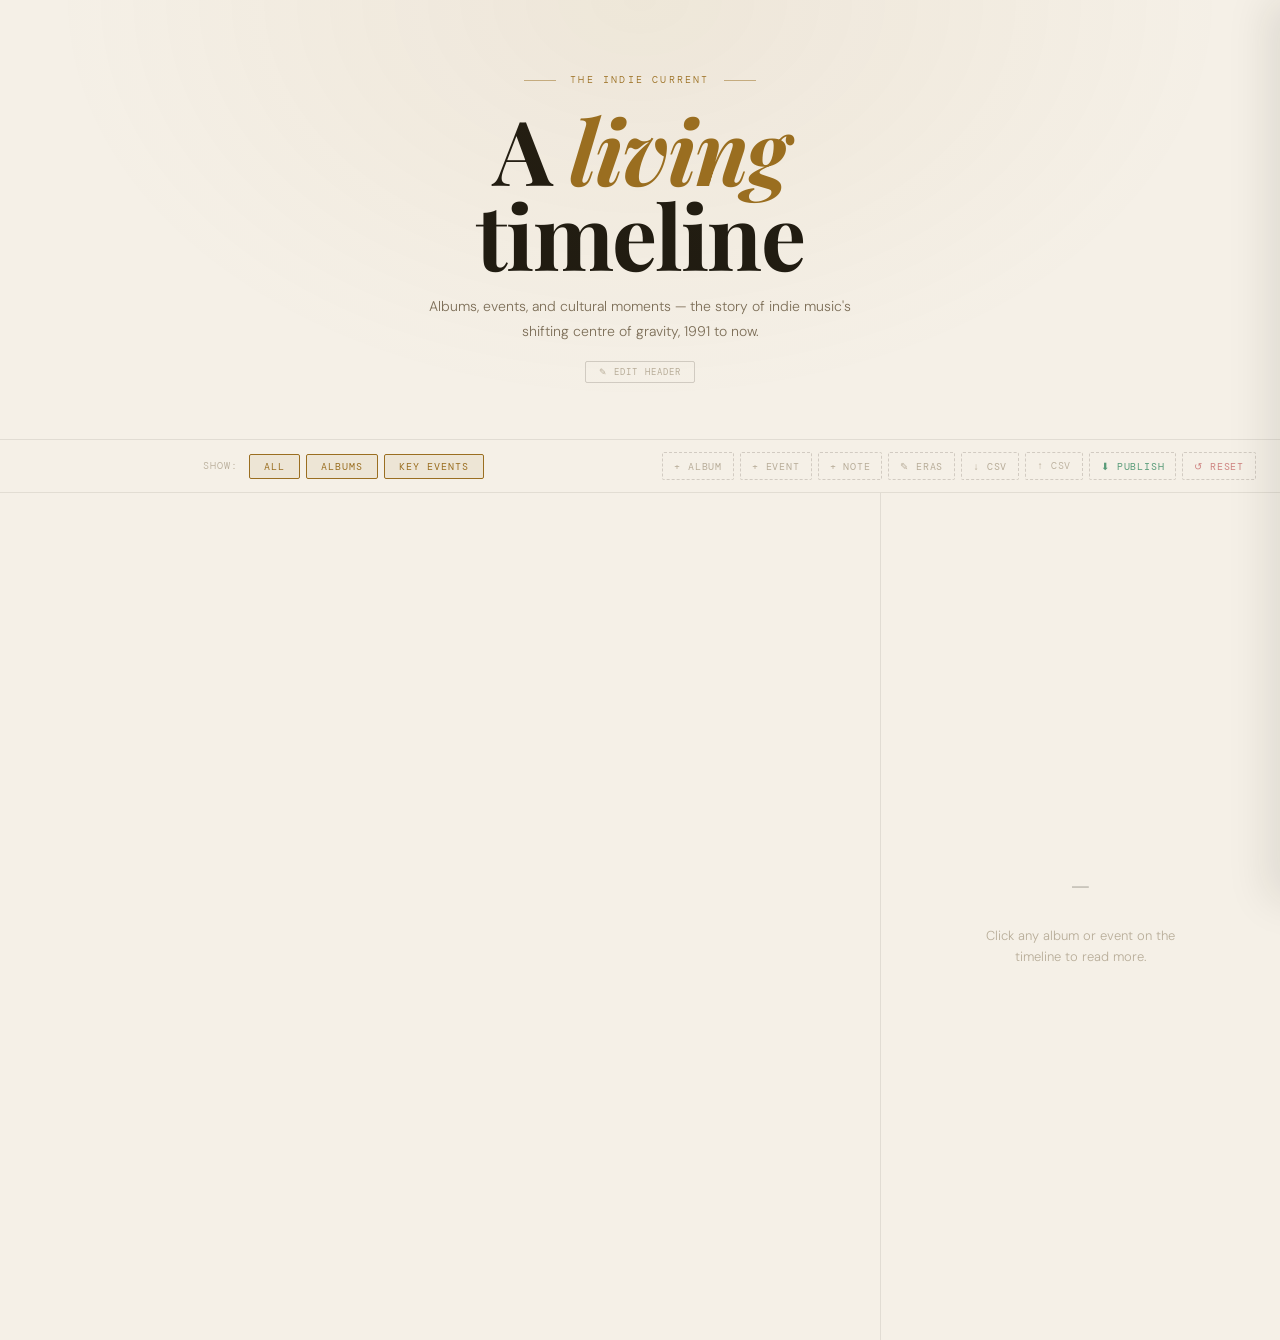
==== index_edit.html @ 37a7e828 "updated" ====
<!DOCTYPE html>
<html lang="en">
<head>
<meta charset="UTF-8">
<meta name="viewport" content="width=device-width, initial-scale=1.0">
<title>The Indie Current — Timeline</title>
<link rel="preconnect" href="https://fonts.googleapis.com">
<link rel="preconnect" href="https://fonts.gstatic.com" crossorigin>
<link href="https://fonts.googleapis.com/css2?family=Playfair+Display:ital,wght@0,400;0,700;1,400;1,700&family=Bebas+Neue&family=DM+Mono:wght@300;400&family=DM+Sans:opsz,wght@9..40,300;9..40,400;9..40,500&display=swap" rel="stylesheet">
<link rel="stylesheet" href="style.css">
</head>
<body>

<div id="era-tint-layer"></div>

<header class="site-header">
  <div class="header-kicker">The Indie Current</div>
  <h1>A <em>living</em><br>timeline</h1>
  <p class="header-sub">Albums, events, and cultural moments — the story of indie music's shifting centre of gravity, 1991 to now.</p>
  <div><button class="header-edit-btn edit-only" id="header-edit-btn" onclick="toggleHeaderEdit()">✎ Edit header</button></div>
</header>

<div class="filter-bar">
  <div class="filter-center">
    <span class="filter-label">Show:</span>
    <button class="filter-btn on" data-filter="all">All</button>
    <button class="filter-btn on" data-filter="album">Albums</button>
    <button class="filter-btn on" data-filter="event">Key events</button>
  </div>
  <div class="filter-right edit-only">
    <button class="filter-add-btn" onclick="addEntry('album')">+ Album</button>
    <button class="filter-add-btn" onclick="addEntry('event')">+ Event</button>
    <button class="filter-add-btn" onclick="addEntry('note')">+ Note</button>
    <button class="filter-add-btn" onclick="openEraListEdit()" title="Edit eras">✎ Eras</button>
    <button class="filter-add-btn" onclick="exportCSV()" title="Export all entries as CSV">↓ CSV</button>
    <label class="filter-add-btn" title="Import entries from CSV" style="cursor:pointer">↑ CSV<input type="file" accept=".csv" style="display:none" onchange="importCSV(this)"></label>
    <button class="filter-add-btn" onclick="publishSnapshot()" title="Download a self-contained HTML snapshot with current data baked in" style="color:rgba(60,140,100,0.85)">⬇ Publish</button>
    <button class="filter-add-btn" onclick="resetToDefaults()" title="Reset to built-in defaults" style="color:rgba(180,60,60,0.6)">↺ Reset</button>
  </div>
</div>

<div class="main-wrap">
  <div class="timeline-col" id="timeline-col"></div>
  <aside class="detail-col" id="detail-col">
    <div class="detail-empty" id="detail-empty">
      <div class="detail-empty-icon">—</div>
      <p>Click any album or event on the timeline to read more.</p>
    </div>
    <div class="detail-panel" id="detail-panel"></div>
  </aside>
</div>

<!-- Mini player -->
<div id="mini-player">
  <div id="mini-player-bar">
    <span style="font-size:12px;color:#1db954;flex-shrink:0">♪</span>
    <div id="mini-player-title"></div>
    <button id="mini-player-close" onclick="closeMiniPlayer()" title="Close">✕</button>
  </div>
  <iframe id="mini-player-iframe" src="" height="80"
    allow="autoplay; clipboard-write; encrypted-media; fullscreen; picture-in-picture"
    style="width:100%;display:block;border:none"></iframe>
  <audio id="mini-player-audio" controls
    style="width:100%;display:none;background:#121212;height:44px;outline:none"></audio>
</div>

<!-- Edit overlay + panel -->
<div id="edit-overlay" class="edit-overlay"></div>
<div id="edit-panel" class="edit-panel">
  <div class="ep-header">
    <div class="ep-title">Edit <span id="ep-type-label">Album</span></div>
    <button class="ep-close" id="ep-close">✕</button>
  </div>
  <div class="ep-body-scroll" id="ep-body-scroll"></div>
  <div class="ep-footer">
    <button class="ep-btn ep-btn-danger" id="ep-delete-btn">Delete</button>
    <div class="ep-spacer"></div>
    <button class="ep-btn ep-btn-secondary" id="ep-cancel-btn">Cancel</button>
    <button class="ep-btn ep-btn-primary" id="ep-save-btn">Save</button>
  </div>
</div>

<script src="data.js"></script>
<script src="timeline.js"></script>
</body>
</html>
---- style.css ----
:root {
  --bg: #f5f0e7;
  --bg2: #ede7da;
  --bg3: #e3dccf;
  --surface: #d5cec0;
  --border: rgba(40,28,12,0.09);
  --border2: rgba(40,28,12,0.17);
  --text: #1e1a11;
  --text2: #7c6e58;
  --text3: #b8ad99;
  --accent: #9a6e20;
  --spine: rgba(40,28,12,0.16);
}
*, *::before, *::after { box-sizing: border-box; margin: 0; padding: 0; }
html { scroll-behavior: smooth; }
body {
  background: var(--bg);
  color: var(--text);
  font-family: 'DM Sans', sans-serif;
  font-weight: 300;
  line-height: 1.6;
  min-height: 100vh;
}

/* ── ERA TINT LAYER ── */
#era-tint-layer {
  position: fixed; inset: 0;
  pointer-events: none; z-index: 0;
  transition: background 0.9s ease;
}

/* ── HEADER ── */
.site-header {
  padding: 72px 0 56px;
  text-align: center;
  border-bottom: 1px solid var(--border);
  position: relative;
  overflow: hidden;
  z-index: 1;
}
.site-header::before {
  content: '';
  position: absolute; inset: 0;
  background: radial-gradient(ellipse at 50% 0%, rgba(154,110,32,0.07) 0%, transparent 65%);
  pointer-events: none;
}
.header-kicker {
  font-family: 'DM Mono', monospace;
  font-size: 10px; letter-spacing: .22em; text-transform: uppercase;
  color: var(--accent); margin-bottom: 18px;
  display: flex; align-items: center; justify-content: center; gap: 14px;
}
.header-kicker::before, .header-kicker::after {
  content: ''; display: block;
  width: 32px; height: 1px; background: var(--accent); opacity: .5;
}
.site-header h1 {
  font-family: 'Playfair Display', serif;
  font-size: clamp(42px, 7vw, 92px);
  font-weight: 700; line-height: .95;
  color: var(--text); letter-spacing: -.02em;
  margin-bottom: 8px;
}
.site-header h1 em { font-style: italic; color: var(--accent); }
.header-sub {
  font-size: 14px; color: var(--text2); margin-top: 18px;
  max-width: 440px; margin-left: auto; margin-right: auto;
  line-height: 1.75;
}
.header-meta {
  display: flex; align-items: center; justify-content: center; gap: 24px;
  margin-top: 32px;
}
.header-meta span {
  font-family: 'DM Mono', monospace; font-size: 10px;
  letter-spacing: .12em; text-transform: uppercase; color: var(--text3);
}
.header-meta .sep { width: 3px; height: 3px; border-radius: 50%; background: var(--text3); }

/* ── FILTER BAR ── */
.filter-bar {
  display: flex; align-items: center;
  padding: 12px 24px;
  border-bottom: 1px solid var(--border);
  position: sticky; top: 0; z-index: 50;
  background: rgba(245,240,231,0.95);
  backdrop-filter: blur(12px);
  transition: border-color 0.6s ease;
  position: sticky; top: 0; z-index: 50;
}
.filter-center { display: flex; align-items: center; gap: 6px; flex-wrap: wrap; flex: 1; justify-content: center; }
.filter-right { display: flex; gap: 6px; flex-shrink: 0; }
.filter-btn {
  font-family: 'DM Mono', monospace; font-size: 10px;
  letter-spacing: .1em; text-transform: uppercase;
  padding: 5px 14px; border-radius: 2px;
  border: 1px solid var(--border2); background: none;
  color: var(--text3); cursor: pointer; transition: all .15s;
}
.filter-btn:hover { color: var(--text2); border-color: var(--text2); }
.filter-btn.on { border-color: var(--accent); color: var(--accent); background: var(--accent-tint, rgba(154,110,32,0.09)); }
.filter-label {
  font-family: 'DM Mono', monospace; font-size: 10px;
  letter-spacing: .12em; text-transform: uppercase;
  color: var(--text3); margin-right: 4px;
}
.filter-add-btn {
  font-family: 'DM Mono', monospace; font-size: 10px;
  letter-spacing: .08em; text-transform: uppercase;
  padding: 5px 11px; border-radius: 2px;
  border: 1px dashed var(--border2); background: none;
  color: var(--text3); cursor: pointer; transition: all .15s;
}
.filter-add-btn:hover { border-color: var(--accent); color: var(--accent); }

/* ── MAIN LAYOUT ── */
.main-wrap {
  display: grid;
  grid-template-columns: 1fr 400px;
  min-height: calc(100vh - 200px);
  max-width: 1280px;
  margin: 0 auto;
  position: relative; z-index: 1;
}

/* ── TIMELINE COLUMN ── */
.timeline-col {
  padding: 0 0 120px;
  position: relative;
}

/* ── ERA SECTION ── */
.era-section { position: relative; }

/* Era band */
.era-band {
  position: sticky; top: 53px; z-index: 40;
  padding: 9px 56px;
  display: flex; align-items: center; gap: 14px;
  border-bottom: 1px solid var(--border);
  border-top: 1px solid var(--border);
  transition: background .3s;
  cursor: pointer;
  background: var(--bg); /* solid fallback — overridden by inline color-mix below */
}
.era-band:hover { filter: brightness(0.97); }
.era-band-dot { width: 8px; height: 8px; border-radius: 50%; flex-shrink: 0; }
.era-band-label { font-family: 'Bebas Neue', sans-serif; font-size: 16px; letter-spacing: .08em; }
.era-band-years { font-family: 'DM Mono', monospace; font-size: 10px; color: var(--text3); letter-spacing: .06em; }
.era-band-desc { font-size: 12px; color: var(--text2); margin-left: auto; max-width: 320px; text-align: right; line-height: 1.5; }
.era-edit-btn {
  width: 22px; height: 22px; border-radius: 2px;
  border: 1px solid var(--border2); background: none;
  color: var(--text3); font-size: 11px; cursor: pointer;
  display: none; align-items: center; justify-content: center;
  transition: all .15s; flex-shrink: 0; margin-left: 6px;
}
.era-band:hover .era-edit-btn { display: flex; }
.era-edit-btn:hover { color: var(--text); border-color: var(--text2); }

/* Spine */
.era-entries { padding: 32px 56px 0; position: relative; }
.era-entries::before {
  content: '';
  position: absolute;
  left: calc(56px + 20px); top: 0; bottom: 0; width: 1px;
  background: linear-gradient(to bottom, transparent, var(--spine) 40px, var(--spine) calc(100% - 40px), transparent);
}

/* Entries */
.entry {
  display: grid;
  grid-template-columns: 40px 1fr;
  gap: 0 20px;
  margin-bottom: 2px;
  position: relative;
}
.entry-year-col { display: flex; flex-direction: column; align-items: center; padding-top: 18px; }
.entry-dot {
  width: 10px; height: 10px; border-radius: 50%;
  flex-shrink: 0; position: relative; z-index: 2;
  border: 2px solid var(--bg); transition: transform .2s; cursor: pointer;
}
.entry:hover .entry-dot { transform: scale(1.5); }
.entry-year-label {
  font-family: 'DM Mono', monospace; font-size: 11px;
  color: var(--text2); margin-top: 6px; letter-spacing: .06em;
  writing-mode: vertical-rl; text-orientation: mixed;
  transform: rotate(180deg); line-height: 1;
  /* Solid background so the label "cuts" visibly through the spine line */
  background: var(--bg);
  padding: 5px 2px;
  position: relative; z-index: 3;
  border-radius: 2px;
}
.entry-year-label.hidden { visibility: hidden; }
.entry.same-year .entry-dot { display: none; }
.entry-body {
  padding: 14px 32px 20px 0;
  border-bottom: 1px solid var(--border);
  cursor: pointer; transition: background .15s;
  position: relative;
}
.entry-body:hover { background: rgba(40,28,12,0.025); }
.entry.selected .entry-body {
  background: rgba(40,28,12,0.04);
  border-left: 2px solid var(--era-color, var(--accent));
  padding-left: 10px;
  margin-left: -12px;
}
.entry.hidden { display: none; }

/* Edit button on entries */
.entry-edit-btn {
  position: absolute; right: 4px; top: 14px;
  width: 26px; height: 26px; border-radius: 3px;
  border: 1px solid var(--border2); background: var(--bg2);
  color: var(--text3); font-size: 12px; cursor: pointer;
  display: none; align-items: center; justify-content: center;
  z-index: 5; transition: all .15s;
}
.entry:hover .entry-edit-btn { display: flex; }
.entry-edit-btn:hover { color: var(--accent); border-color: var(--accent); background: var(--bg); }

/* Album entry */
.entry-type-album .entry-dot { background: var(--era-color, #888); }
.album-row { display: flex; align-items: flex-start; gap: 14px; }
.album-art-box {
  width: 68px; height: 68px; flex-shrink: 0; border-radius: 3px;
  position: relative;
  display: flex; align-items: center; justify-content: center;
  font-family: 'DM Mono', monospace; font-size: 9px;
  text-align: center; line-height: 1.4;
  border: 1px solid rgba(0,0,0,0.1); font-weight: 400;
  overflow: hidden;
}
.album-art-box img {
  position: absolute; inset: 0;
  width: 100%; height: 100%; object-fit: cover; display: block;
}
.album-title { font-family: 'Playfair Display', serif; font-size: 15px; font-weight: 400; color: var(--text); line-height: 1.2; margin-bottom: 2px; }
.album-title-year { font-family: 'DM Mono', monospace; font-size: 10px; color: var(--text3); font-weight: 400; margin-left: 5px; font-style: normal; }
.album-tagline { font-size: 12px; color: var(--text2); margin-bottom: 3px; font-style: italic; line-height: 1.35; }
.album-artist { font-size: 12px; color: var(--text3); margin-bottom: 4px; }
.album-tags { display: flex; gap: 5px; flex-wrap: wrap; }
.album-tag {
  font-family: 'DM Mono', monospace; font-size: 9px;
  letter-spacing: .08em; text-transform: uppercase;
  padding: 2px 7px; border-radius: 2px;
  border: 1px solid var(--border2); color: var(--text3);
  cursor: pointer; transition: all .15s;
}
.album-tag:hover { border-color: var(--era-color, var(--accent)); color: var(--text2); }
.album-rating { display: flex; gap: 2px; margin-top: 5px; }
.star { font-size: 11px; }
.star.on { color: var(--era-color, var(--accent)); }
.star.off { color: var(--text3); }
.card-audio-badge {
  position: absolute; bottom: 3px; right: 3px; z-index: 3;
  font-family: 'DM Mono', monospace; font-size: 8px; letter-spacing: .04em;
  background: var(--era-color, var(--accent)); color: #fff;
  border-radius: 2px; padding: 2px 4px; line-height: 1;
  pointer-events: none; transition: background .2s;
}
/* Art wrapper — clickable when audio is linked */
.art-playable { cursor: pointer; }
.art-playable::after {
  content: '▶';
  position: absolute; inset: 0; z-index: 4; border-radius: 3px;
  display: flex; align-items: center; justify-content: center;
  background: rgba(0,0,0,0); color: rgba(255,255,255,0);
  font-size: 15px; transition: all .18s;
}
.art-playable:hover::after {
  background: rgba(0,0,0,0.38); color: #fff;
}
.art-playable.playing::after {
  content: '⏸'; background: rgba(0,0,0,0.48); color: #1db954;
}
.art-playable.playing .card-audio-badge { background: #1db954; }
/* Mini player — fixed bottom bar */
#mini-player {
  position: fixed; bottom: 24px; left: 50%;
  transform: translateX(-50%);
  width: 340px; z-index: 300;
  border-radius: 10px; overflow: hidden;
  box-shadow: 0 12px 48px rgba(0,0,0,0.28), 0 2px 8px rgba(0,0,0,0.12);
  display: none;
}
#mini-player.visible {
  display: block;
  animation: mpUp .22s cubic-bezier(.4,0,.2,1);
}
@keyframes mpUp {
  from { opacity:0; transform: translateX(-50%) translateY(14px); }
  to   { opacity:1; transform: translateX(-50%) translateY(0); }
}
#mini-player-bar {
  display: flex; align-items: center; gap: 8px;
  padding: 7px 12px; background: #121212;
}
#mini-player-title {
  flex: 1; font-family: 'DM Mono', monospace; font-size: 10px;
  letter-spacing: .07em; text-transform: uppercase;
  color: rgba(255,255,255,0.55); white-space: nowrap;
  overflow: hidden; text-overflow: ellipsis;
}
#mini-player-close {
  background: none; border: none;
  color: rgba(255,255,255,0.35); cursor: pointer;
  font-size: 14px; padding: 0; line-height: 1; flex-shrink: 0;
}
#mini-player-close:hover { color: rgba(255,255,255,0.8); }
.dp-audio { margin-top: 16px; }
.dp-audio audio { width: 100%; border-radius: 4px; display: block; }
.dp-audio iframe { width: 100%; border-radius: 6px; display: block; border: none; }
.dp-audio a {
  display: flex; align-items: center; gap: 8px;
  padding: 10px 14px; border-radius: 4px;
  background: var(--bg2); border: 1px solid var(--border2);
  text-decoration: none; color: var(--text2); font-size: 12px;
  transition: border-color .15s;
}
.dp-audio a:hover { border-color: var(--dp-color, var(--accent)); }

/* ── Dual-column era layout ── */
/* Dual-column eras draw their own centered spine per row */
.era-entries.dual-col::before { display: none; }
/* Year row: left entries | center spine (40px) | right entries */
.dual-year-row {
  display: grid;
  grid-template-columns: 1fr 40px 1fr;
  align-items: start;
  position: relative;
}
.dual-year-row::before {
  content: '';
  position: absolute;
  left: 50%;
  top: 0;
  bottom: 0;
  width: 1px;
  background: var(--spine);
  transform: translateX(-50%);
}
.dual-spine-col {
  display: flex;
  flex-direction: column;
  align-items: center;
  padding-top: 18px;
  position: relative;
  z-index: 1;
}
/* Entries inside dual columns have no year-col — it's in the center spine */
.dual-col-left .entry,
.dual-col-right .entry { display: block; }
.dual-col-left .entry-year-col,
.dual-col-right .entry-year-col { display: none; }
/* Mirror album row in left col so art faces the center spine */
.dual-col-left .album-row { flex-direction: row-reverse; }
.dual-col-left { padding-right: 8px; }
.dual-col-right { padding-left: 8px; }
.dual-col-left .entry-body { text-align: right; padding-right: 0; }
.dual-col-left .album-row > div:last-child { display: flex; flex-direction: column; align-items: flex-end; }
.dual-col-left .album-tags,
.dual-col-left .album-rating,
.dual-col-left .event-label { justify-content: flex-end; }
/* Column side labels */
.dual-col-label-row {
  display: grid;
  grid-template-columns: 1fr 40px 1fr;
  margin-bottom: 2px;
}
.dual-col-label-left {
  font-family: 'DM Mono', monospace;
  font-size: 9px; letter-spacing: .14em; text-transform: uppercase;
  color: var(--text3); text-align: right; padding-right: 12px;
  padding-top: 4px;
}
.dual-col-label-right {
  font-family: 'DM Mono', monospace;
  font-size: 9px; letter-spacing: .14em; text-transform: uppercase;
  color: var(--text3); text-align: left; padding-left: 12px;
  padding-top: 4px;
}

/* Note block — section annotation, no spine */
.era-note {
  margin: 10px 56px 10px 56px;
  padding: 14px 16px 14px 18px;
  border-left: 3px solid var(--era-color, var(--accent));
  background: color-mix(in srgb, var(--era-color, var(--accent)) 5%, var(--bg));
  border-radius: 0 3px 3px 0;
  position: relative;
}
.era-note-label {
  font-family: 'DM Mono', monospace; font-size: 9px;
  letter-spacing: .12em; text-transform: uppercase;
  color: var(--era-color, var(--accent)); margin-bottom: 7px;
}
.era-note-title { font-size: 13px; font-weight: 500; margin-bottom: 6px; color: var(--text); }
.era-note-body { font-size: 13px; color: var(--text2); line-height: 1.75; white-space: pre-wrap; }
.era-note-edit-btn {
  position: absolute; top: 8px; right: 8px;
  width: 20px; height: 20px; border-radius: 2px;
  border: 1px solid var(--border2); background: none;
  color: var(--text3); font-size: 11px; cursor: pointer;
  display: none; align-items: center; justify-content: center;
}
.era-note:hover .era-note-edit-btn { display: flex; }

/* Event entry */
.entry-type-event .entry-dot { background: var(--bg); border: 2px solid var(--era-color, var(--accent)); width: 12px; height: 12px; }
.entry-type-event .entry-body { border-bottom-style: dashed; border-bottom-color: var(--border2); }
.event-label {
  font-family: 'DM Mono', monospace; font-size: 9px;
  letter-spacing: .12em; text-transform: uppercase;
  color: var(--era-color, var(--accent)); margin-bottom: 5px;
  display: flex; align-items: center; gap: 7px;
}
.event-label::before { content: '◆'; font-size: 7px; }
.event-title { font-size: 14px; font-weight: 400; color: var(--text); margin-bottom: 3px; line-height: 1.35; }
.event-note { font-size: 12px; color: var(--text2); line-height: 1.6; }

/* ── DETAIL PANEL ── */
.detail-col {
  border-left: 1px solid var(--border);
  position: sticky; top: 53px;
  height: calc(100vh - 53px);
  overflow-y: auto;
  scrollbar-width: thin; scrollbar-color: var(--border2) transparent;
}
.detail-empty {
  display: flex; flex-direction: column; align-items: center;
  justify-content: center; height: 100%; gap: 14px;
  padding: 40px; text-align: center;
}
.detail-empty-icon { font-size: 28px; opacity: .2; font-family: 'DM Mono', monospace; }
.detail-empty p { font-size: 13px; color: var(--text3); max-width: 200px; line-height: 1.65; }
.detail-panel { display: none; }
.detail-panel.visible { display: block; animation: fadeUp .22s ease; }
@keyframes fadeUp { from { opacity:0; transform:translateY(6px); } to { opacity:1; transform:none; } }

.dp-hero { padding: 28px 28px 22px; border-bottom: 1px solid var(--border); }
.dp-era-badge {
  font-family: 'DM Mono', monospace; font-size: 9px;
  letter-spacing: .12em; text-transform: uppercase;
  padding: 3px 9px; border-radius: 2px;
  margin-bottom: 14px; display: inline-block;
}
.dp-art {
  width: 100%; aspect-ratio: 1; max-width: 180px;
  border-radius: 4px;
  display: flex; align-items: center; justify-content: center;
  font-family: 'DM Mono', monospace; font-weight: 400;
  border: 1px solid rgba(0,0,0,0.1); margin-bottom: 18px;
  font-size: 11px; text-align: center; line-height: 1.5;
  overflow: hidden;
}
.dp-art img { width: 100%; height: 100%; object-fit: cover; display: block; }
.dp-title { font-family: 'Playfair Display', serif; font-size: 22px; font-weight: 700; color: var(--text); line-height: 1.15; margin-bottom: 4px; }
.dp-title em { font-style: italic; font-weight: 400; }
.dp-tagline { font-size: 14px; color: var(--text2); font-style: italic; margin-bottom: 4px; line-height: 1.4; }
.dp-artist { font-size: 13px; color: var(--text2); margin-bottom: 3px; }
.dp-year { font-family: 'DM Mono', monospace; font-size: 11px; color: var(--text3); }
.dp-rating { display: flex; gap: 3px; margin-top: 10px; }
.dp-star { font-size: 15px; }
.dp-star.on { color: var(--dp-color, var(--accent)); }
.dp-star.off { color: var(--text3); }

.dp-section { padding: 20px 28px; border-bottom: 1px solid var(--border); }
.dp-label { font-family: 'DM Mono', monospace; font-size: 9px; letter-spacing: .15em; text-transform: uppercase; color: var(--text3); margin-bottom: 12px; }
.dp-review {
  font-family: 'Playfair Display', serif; font-style: italic;
  font-size: 15px; line-height: 1.75; color: var(--text2);
  border-left: 2px solid var(--dp-color, var(--accent)); padding-left: 16px;
}
.dp-tracklist { display: flex; flex-direction: column; gap: 6px; }
.dp-track { display: flex; align-items: center; gap: 10px; font-size: 13px; color: var(--text2); padding: 4px 0; border-bottom: 1px solid var(--border); }
.dp-track-num { font-family: 'DM Mono', monospace; font-size: 10px; color: var(--text3); width: 20px; flex-shrink: 0; }
.dp-track.highlight { color: var(--text); }
.dp-track.highlight .dp-track-num { color: var(--dp-color, var(--accent)); }
.dp-tags { display: flex; flex-wrap: wrap; gap: 6px; }
.dp-tag { font-family: 'DM Mono', monospace; font-size: 10px; letter-spacing: .07em; padding: 4px 10px; border-radius: 2px; border: 1px solid var(--border2); color: var(--text2); cursor: pointer; transition: all .15s; }
.dp-tag:hover { border-color: var(--dp-color, var(--accent)); color: var(--text); }
.dp-context { font-size: 13px; color: var(--text2); line-height: 1.72; }
.dp-event-type { font-family: 'DM Mono', monospace; font-size: 9px; letter-spacing: .15em; text-transform: uppercase; color: var(--dp-color, var(--accent)); margin-bottom: 10px; }
.dp-event-title { font-family: 'Playfair Display', serif; font-size: 20px; font-weight: 700; color: var(--text); line-height: 1.25; margin-bottom: 6px; }
.dp-event-year { font-family: 'DM Mono', monospace; font-size: 11px; color: var(--text3); margin-bottom: 16px; }
.dp-event-body { font-size: 13px; color: var(--text2); line-height: 1.75; }

/* ── EDIT PANEL ── */
.edit-overlay {
  position: fixed; inset: 0;
  background: rgba(30,26,17,0.3);
  backdrop-filter: blur(2px);
  z-index: 100; display: none;
}
.edit-panel {
  position: fixed; top: 0; right: 0; bottom: 0;
  width: 400px; background: var(--bg);
  border-left: 1px solid var(--border2);
  z-index: 101;
  display: flex; flex-direction: column;
  transform: translateX(100%);
  transition: transform 0.26s cubic-bezier(.4,0,.2,1);
  box-shadow: -12px 0 40px rgba(30,26,17,0.1);
}
.edit-panel.open { transform: translateX(0); }
.ep-header {
  display: flex; align-items: center; gap: 12px;
  padding: 16px 20px; border-bottom: 1px solid var(--border); flex-shrink: 0;
}
.ep-title { font-family: 'DM Mono', monospace; font-size: 10px; letter-spacing: .12em; text-transform: uppercase; color: var(--text2); flex: 1; }
.ep-close {
  width: 28px; height: 28px; border: 1px solid var(--border2); border-radius: 2px;
  background: none; color: var(--text3); cursor: pointer; font-size: 12px;
  display: flex; align-items: center; justify-content: center;
}
.ep-close:hover { color: var(--text); border-color: var(--text2); }
.ep-body-scroll { flex: 1; overflow-y: auto; padding: 20px; display: flex; flex-direction: column; gap: 14px; }
.ep-field { display: flex; flex-direction: column; gap: 5px; }
.ep-label { font-family: 'DM Mono', monospace; font-size: 9px; letter-spacing: .12em; text-transform: uppercase; color: var(--text3); }
.ep-input, .ep-textarea, .ep-select {
  width: 100%; background: var(--bg2);
  border: 1px solid var(--border2); border-radius: 3px;
  padding: 8px 10px; font-family: 'DM Sans', sans-serif;
  font-size: 13px; font-weight: 300; color: var(--text);
  outline: none; transition: border-color .15s;
  appearance: none;
}
.ep-input:focus, .ep-textarea:focus, .ep-select:focus { border-color: var(--accent); }
.ep-textarea { resize: vertical; min-height: 80px; line-height: 1.6; }
.ep-row { display: flex; gap: 10px; }
.ep-row .ep-field { flex: 1; }
.ep-art-row { display: flex; gap: 10px; align-items: flex-end; }
.ep-art-row .ep-field { flex: 1; }
.ep-art-preview {
  width: 54px; height: 54px; border-radius: 3px;
  border: 1px solid var(--border2); background: var(--bg3);
  display: flex; align-items: center; justify-content: center;
  font-size: 20px; color: var(--text3); flex-shrink: 0; overflow: hidden;
}
.ep-art-preview img { width: 100%; height: 100%; object-fit: cover; }
.ep-rating-row { display: flex; gap: 4px; }
.ep-star-btn { font-size: 22px; cursor: pointer; color: var(--text3); background: none; border: none; padding: 0; line-height: 1; transition: color .1s; }
.ep-star-btn.on { color: var(--accent); }
.ep-footer {
  padding: 14px 20px; border-top: 1px solid var(--border);
  display: flex; gap: 8px; align-items: center; flex-shrink: 0;
}
.ep-btn {
  font-family: 'DM Mono', monospace; font-size: 10px;
  letter-spacing: .08em; text-transform: uppercase;
  padding: 8px 16px; border-radius: 2px; cursor: pointer; transition: all .15s;
}
.ep-btn-primary { background: var(--accent); color: #fff; border: 1px solid var(--accent); }
.ep-btn-primary:hover { opacity: .85; }
.ep-btn-secondary { background: none; border: 1px solid var(--border2); color: var(--text3); }
.ep-btn-secondary:hover { border-color: var(--text2); color: var(--text2); }
.ep-btn-danger { background: none; border: 1px solid rgba(180,60,60,0.3); color: rgba(180,60,60,0.7); }
.ep-btn-danger:hover { border-color: rgba(180,60,60,0.7); color: rgba(180,60,60,0.9); }
.ep-spacer { flex: 1; }
.ep-hint { font-size: 11px; color: var(--text3); line-height: 1.5; font-style: italic; }
.ep-color-swatch {
  width: 36px; height: 36px; flex-shrink: 0; border-radius: 3px;
  border: 2px solid var(--border2); cursor: pointer; overflow: hidden;
}
.ep-color-swatch input[type=color] { width: 150%; height: 150%; margin: -25%; border: none; cursor: pointer; background: none; }
.ep-color-row { display: flex; gap: 8px; align-items: center; }
.ep-color-row .ep-field { flex: 1; }

/* ── TIER GROUP HEADERS ── */
.tier-group-header {
  display: flex; align-items: center; gap: 9px;
  /* indent past the year column (40px) + gap (20px) to clear the spine line */
  padding: 18px 0 6px 60px;
  font-family: 'DM Mono', monospace; font-size: 9px;
  letter-spacing: .15em; text-transform: uppercase;
  color: var(--text3);
}
.tier-group-header span { font-weight: 700; }
.tier-group-header::after {
  content: ''; flex: 1; height: 1px; background: var(--border);
}
.tier-group-essential { color: var(--era-color, var(--accent)); }
.tier-group-influence { font-style: italic; }
/* Sub-level influence header (inside a micromovement block) — slightly inset, quieter */
.tier-group-header.sub { padding-top: 10px; padding-left: 72px; font-size: 8px; opacity: .85; }

/* ── MICROMOVEMENT HEADERS ── */
.movement-header {
  display: flex; align-items: center; gap: 9px;
  padding: 24px 0 10px 60px;
  font-family: 'DM Mono', monospace; font-size: 10px;
  letter-spacing: .13em; text-transform: uppercase;
  color: var(--era-color, var(--accent));
  cursor: pointer; transition: opacity .13s;
}
.movement-header:hover { opacity: .75; }
.movement-header-dot {
  width: 7px; height: 7px; border-radius: 50%;
  background: var(--era-color, var(--accent)); flex-shrink: 0;
}
.movement-header-label { font-weight: 700; }
.movement-header-line { flex: 1; height: 1px; background: var(--era-color, var(--accent)); opacity: .25; }
.movement-collapse-btn {
  background: none; border: none; flex-shrink: 0;
  color: var(--era-color, var(--accent)); opacity: .7;
  cursor: pointer; font-size: 15px; padding: 2px 0 2px 10px; line-height: 1;
  transition: transform .2s, opacity .15s;
}
.movement-collapse-btn:hover { opacity: 1; }
.movement-collapse-btn.collapsed { transform: rotate(-90deg); }
.movement-body.collapsed { display: none; }

/* Header edit button */
.header-edit-btn {
  display: inline-block; margin-top: 18px;
  background: none; border: 1px solid var(--border2);
  border-radius: 2px; padding: 4px 13px;
  font-family: 'DM Mono', monospace; font-size: 9px;
  letter-spacing: .12em; text-transform: uppercase;
  color: var(--text3); cursor: pointer; transition: all .15s;
}
.header-edit-btn:hover { border-color: var(--accent); color: var(--accent); }
/* Highlight elements while in header-edit mode */
.header-editable-active {
  outline: 1px dashed rgba(180,137,58,0.45);
  border-radius: 3px; cursor: text;
}

/* Movement management rows in era edit panel */
.ep-movement-row { display: flex; flex-wrap: wrap; gap: 6px; align-items: flex-start; margin-bottom: 8px; }
.ep-movement-row > .ep-input { padding: 4px 7px; }
.ep-movement-row > .ep-input:first-of-type { flex: 1 1 28%; }
.ep-movement-row > .ep-input:nth-of-type(2) { flex: 2 1 50%; }
.ep-movement-split-row { flex: 1 1 100%; padding-left: 2px; }
.ep-movement-split-labels { display: none; }
.ep-movement-del { background: none; border: none; color: var(--text3); cursor: pointer; font-size: 16px; padding: 0 3px; line-height: 1; flex-shrink: 0; }
.ep-movement-del:hover { color: rgba(200,60,60,0.8); }

/* Essential albums — accent ring on art */
.entry.tier-essential .album-art-box {
  box-shadow: 0 0 0 2px var(--era-color, var(--accent));
  border-color: transparent;
}
.entry.tier-essential .album-title { font-weight: 700; }

/* Early influence albums — dashed, muted */
.entry.tier-influence .album-art-box { border-style: dashed; }
.entry.tier-influence .album-title { font-style: italic; color: var(--text2); }
.entry.tier-influence .entry-dot { background: var(--era-color, var(--accent)) !important; }

/* Pioneering Sounds — same dashed visual as Early Influence */
.entry.tier-pioneer .album-art-box { border-style: dashed; }
.entry.tier-pioneer .album-title { font-style: italic; color: var(--text2); }
.entry.tier-pioneer .entry-dot { background: var(--era-color, var(--accent)) !important; }

/* Tier badge pills shown on each card */
.tier-badge {
  display: inline-flex; align-items: center; gap: 3px;
  font-family: 'DM Mono', monospace; font-size: 8px;
  letter-spacing: .09em; text-transform: uppercase;
  padding: 1px 6px; border-radius: 2px; margin-bottom: 4px;
  line-height: 1.6;
}
.tier-badge-essential {
  color: var(--era-color, var(--accent));
  border: 1px solid var(--era-color, var(--accent));
  background: rgba(0,0,0,0.03);
}
.tier-badge-influence {
  color: var(--text3); border: 1px dashed var(--border2);
}
.tier-badge-pioneer {
  color: var(--text3); border: 1px dashed var(--border2);
}
/* Post-Influence — dotted border, muted italic, sits in regular stream */
.entry.tier-postinfluence .album-art-box { border-style: dotted; opacity: .85; }
.entry.tier-postinfluence .album-title { font-style: italic; color: var(--text2); }
.entry.tier-postinfluence .entry-dot { background: var(--era-color, var(--accent)) !important; opacity: .5; }
.tier-badge-postinfluence { color: var(--text3); border: 1px dotted var(--border2); }

/* Genre detail album list */
.genre-album-item { cursor: pointer; display: flex; gap: 12px; align-items: center; padding: 10px 0; border-bottom: 1px solid var(--border); transition: background .12s; }
.genre-album-item:hover { background: rgba(40,28,12,0.02); }

::-webkit-scrollbar { width: 4px; }
::-webkit-scrollbar-track { background: transparent; }
::-webkit-scrollbar-thumb { background: var(--border2); border-radius: 2px; }

@media(max-width: 860px) {
  .main-wrap { grid-template-columns: 1fr; }
  .detail-col { position: static; height: auto; border-left: none; border-top: 1px solid var(--border); }
  .era-entries::before { left: calc(24px + 20px); }
  .era-entries { padding: 24px 24px 0; }
  .era-band { padding: 9px 24px; }
  .era-band-desc { display: none; }
  .edit-panel { width: 100%; }
}
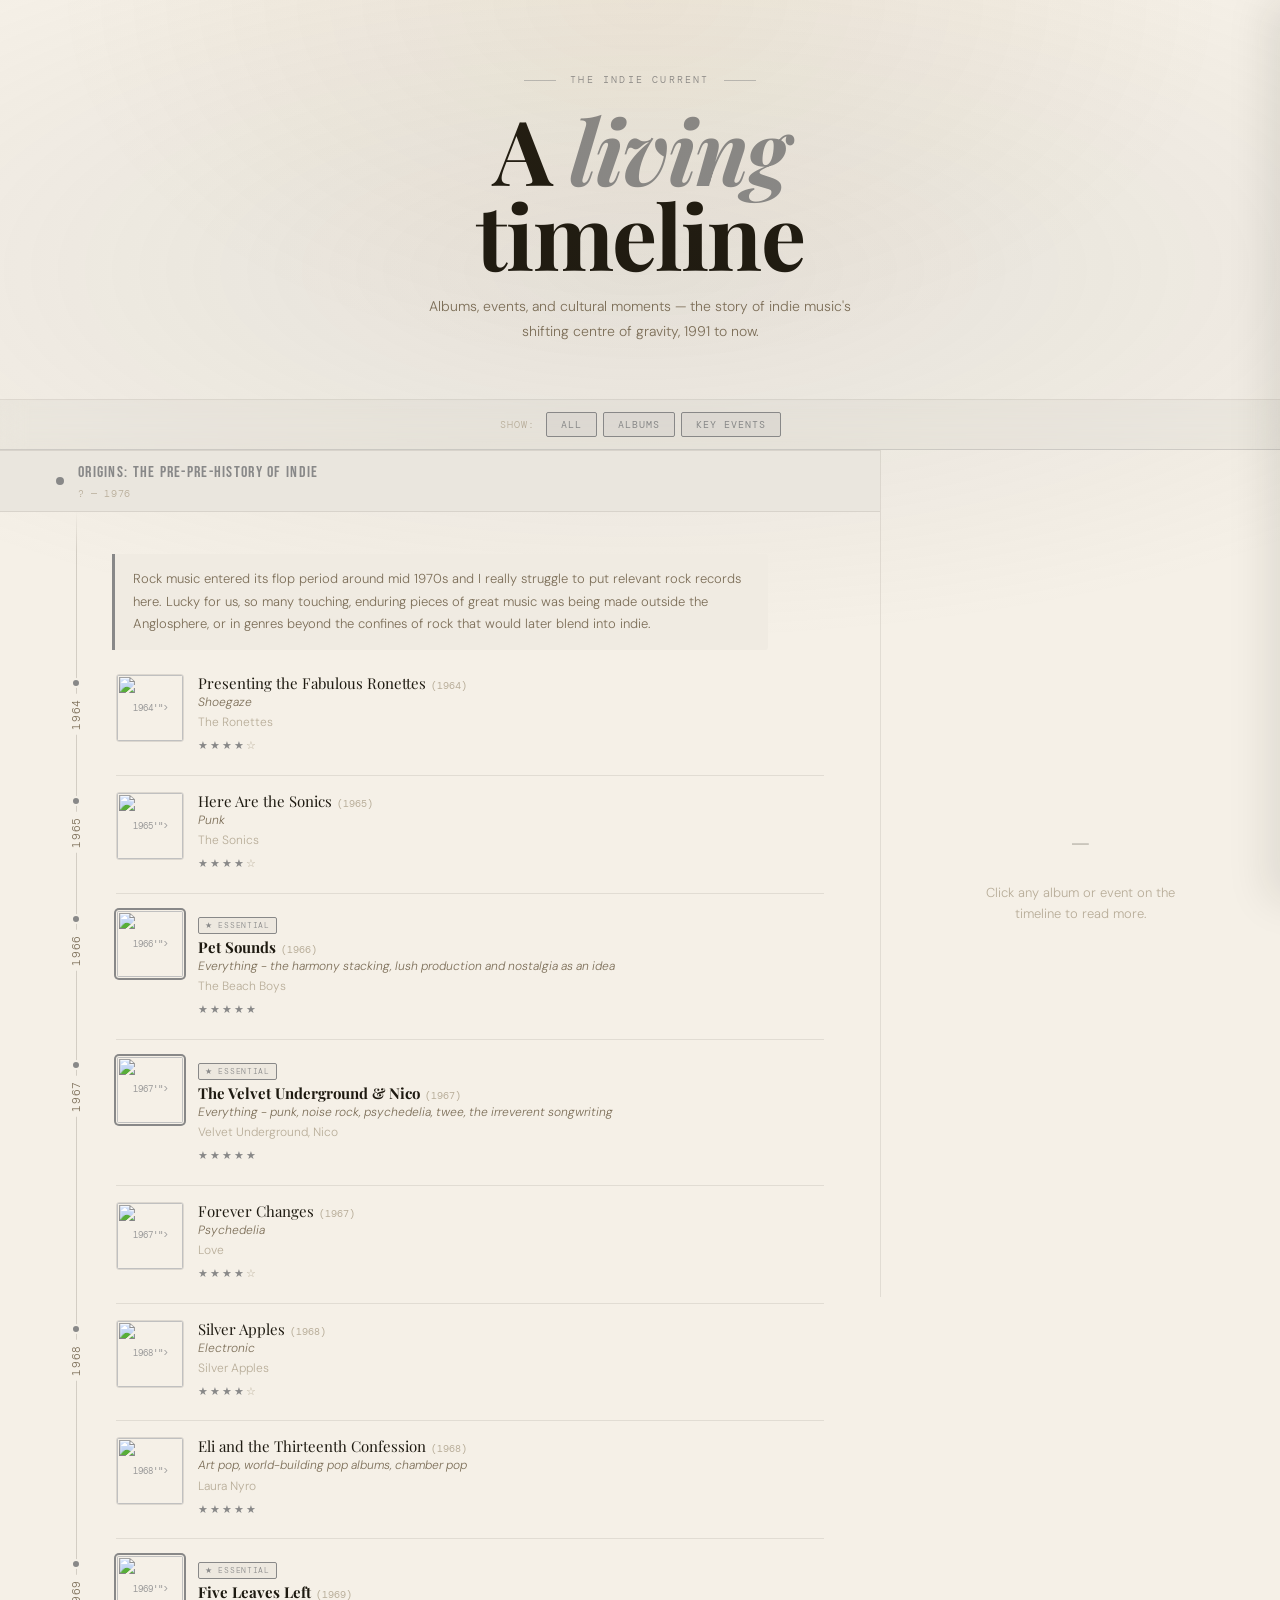
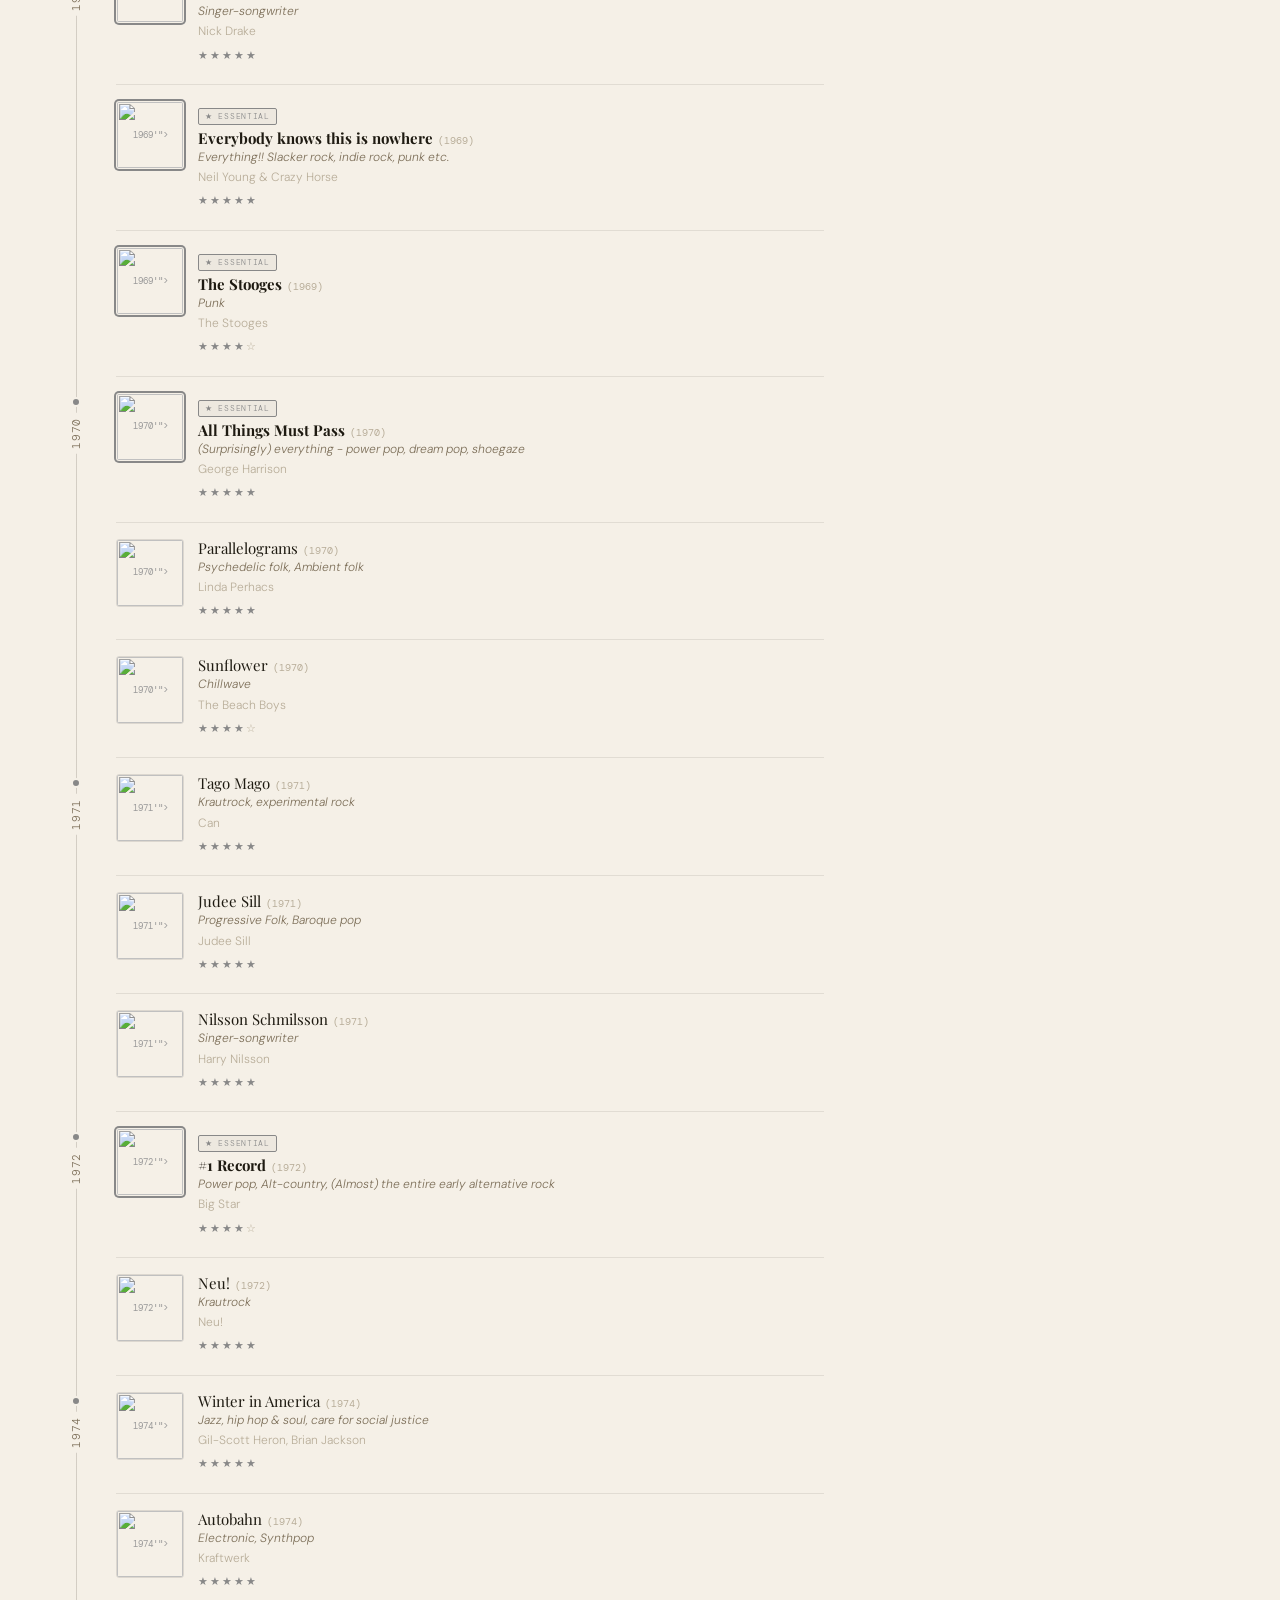
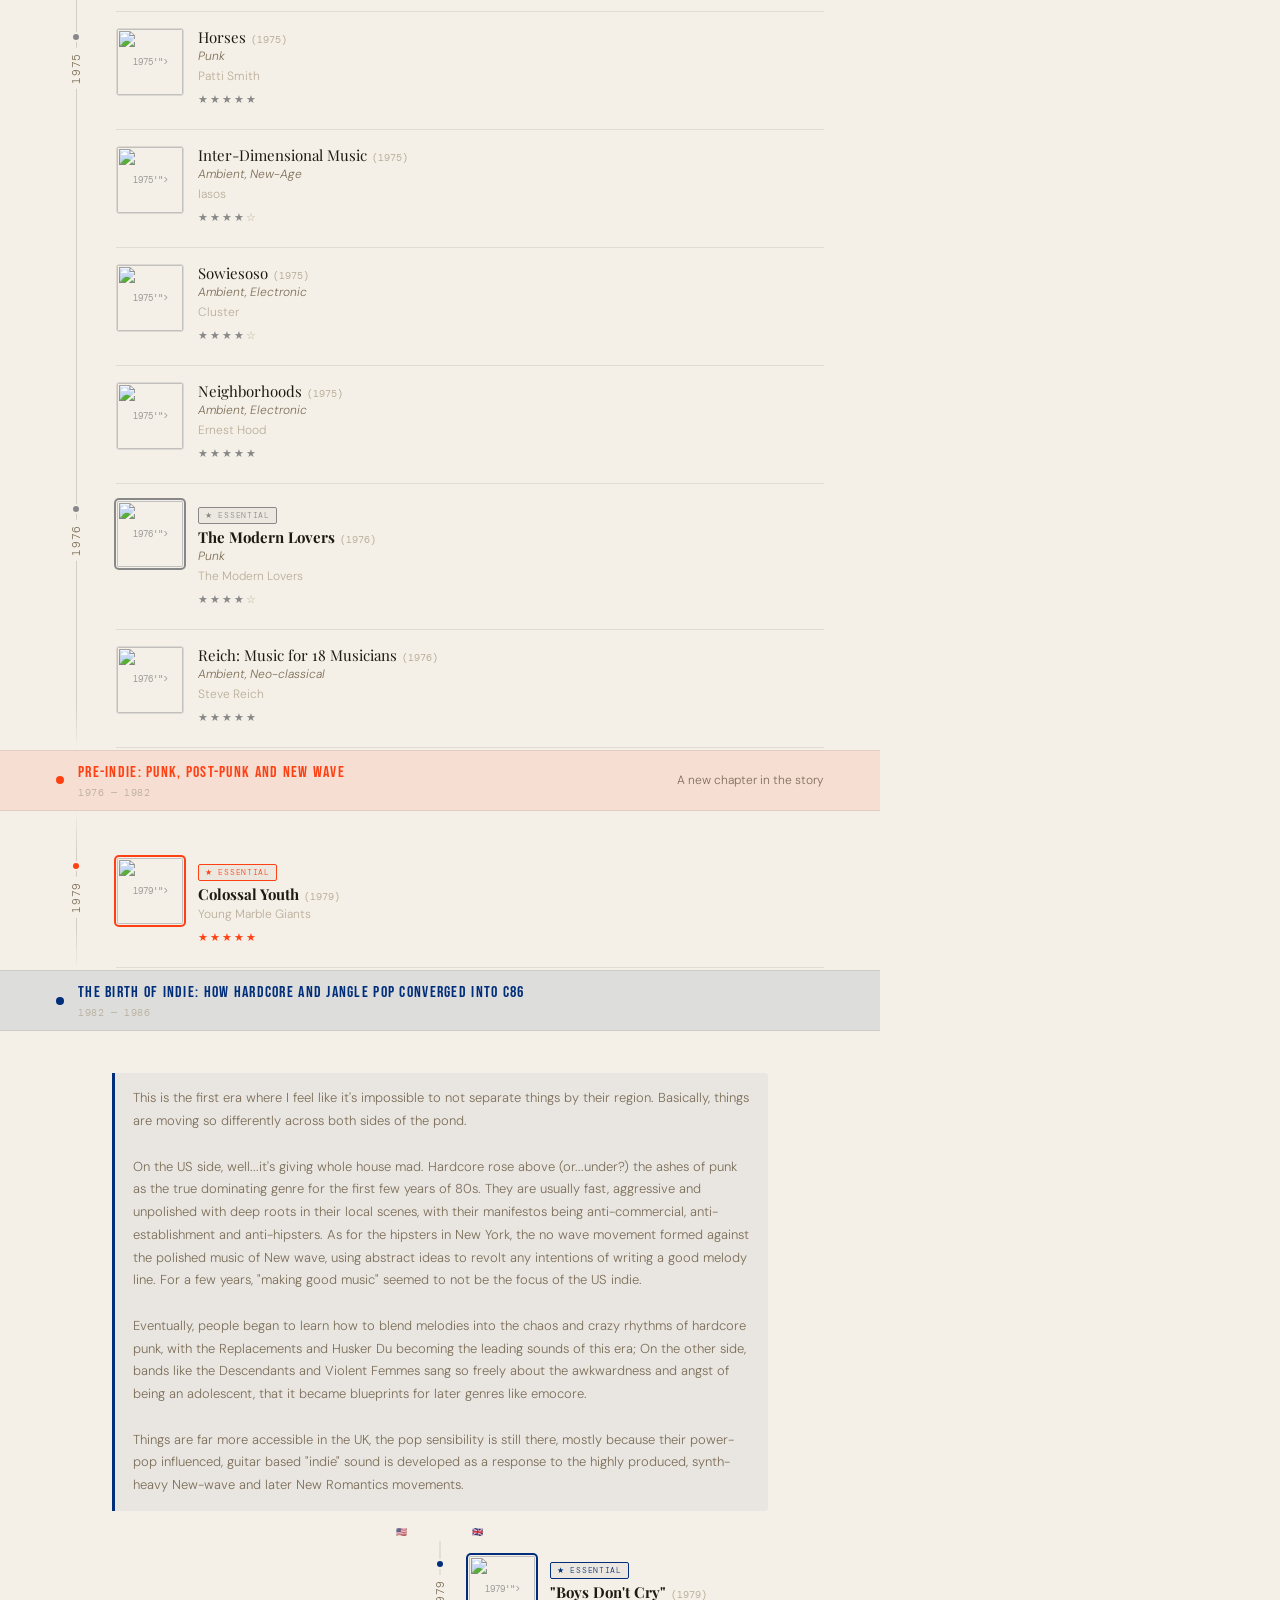
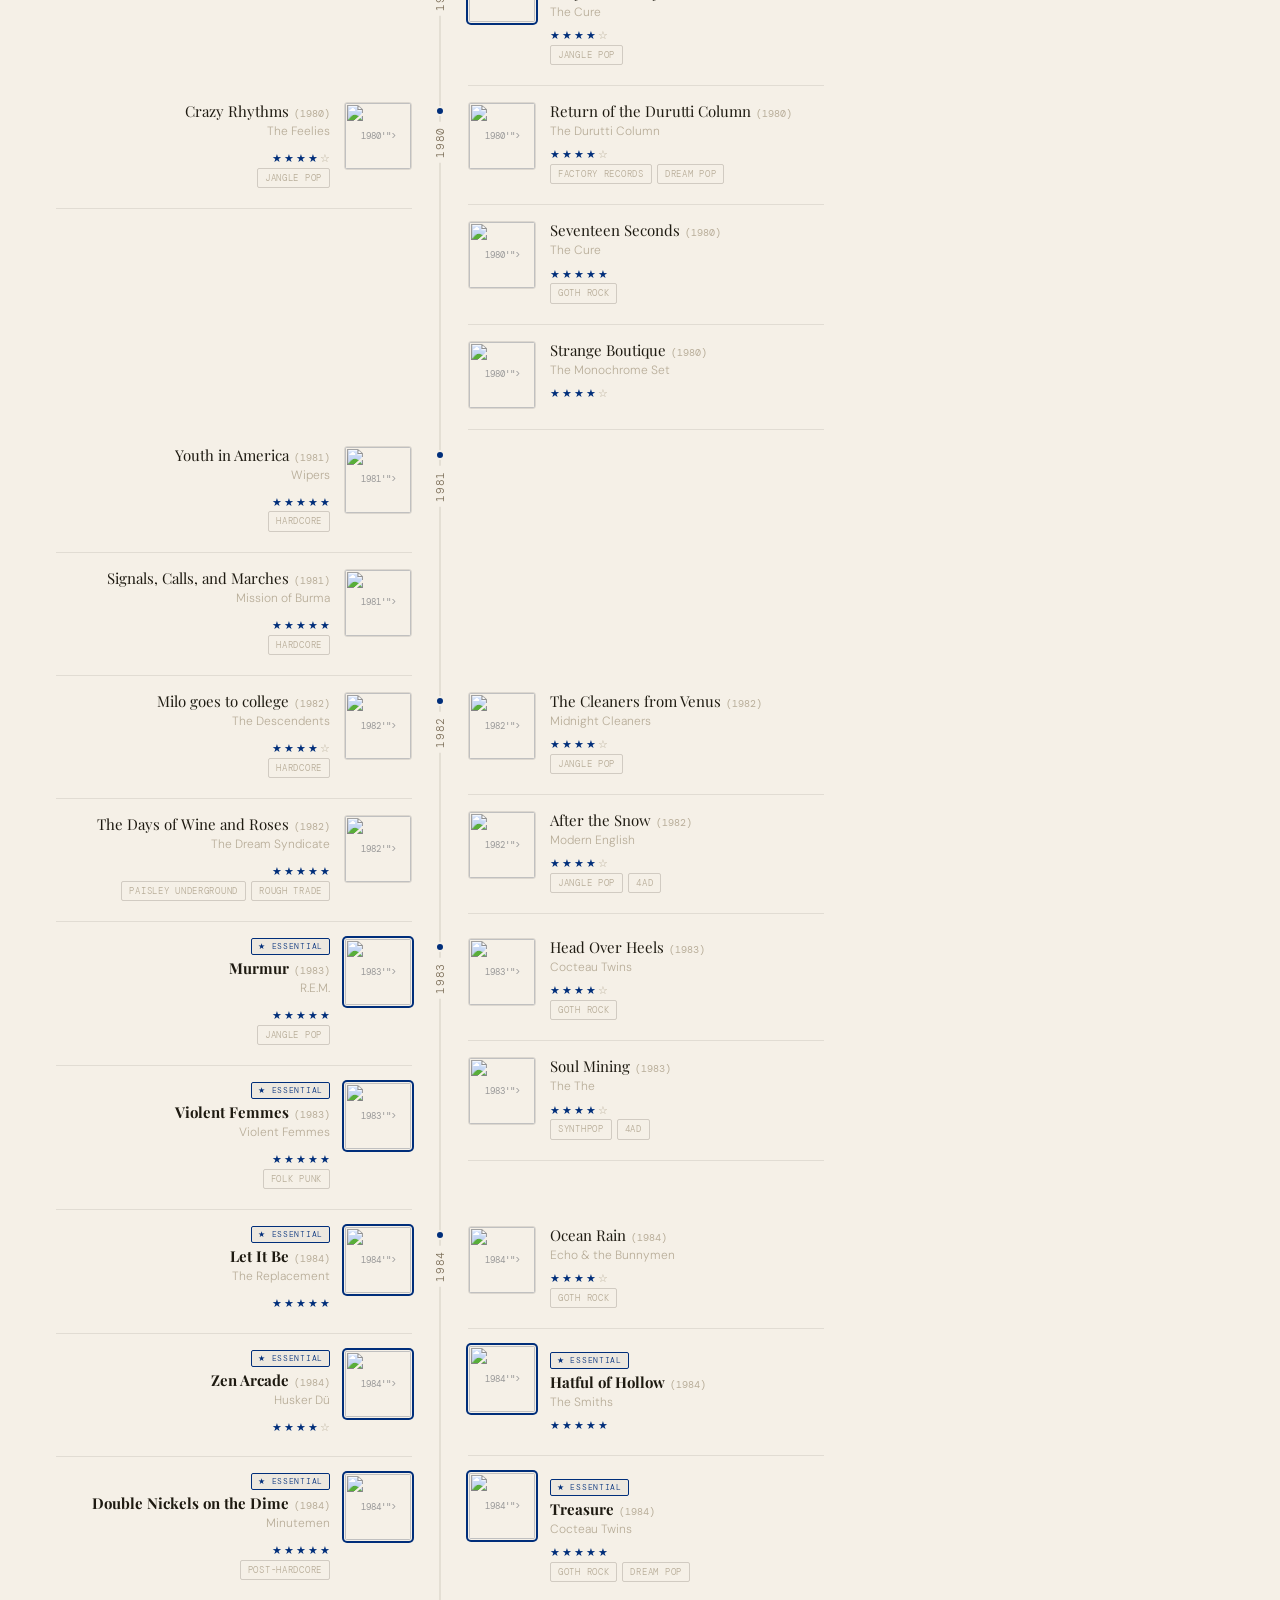
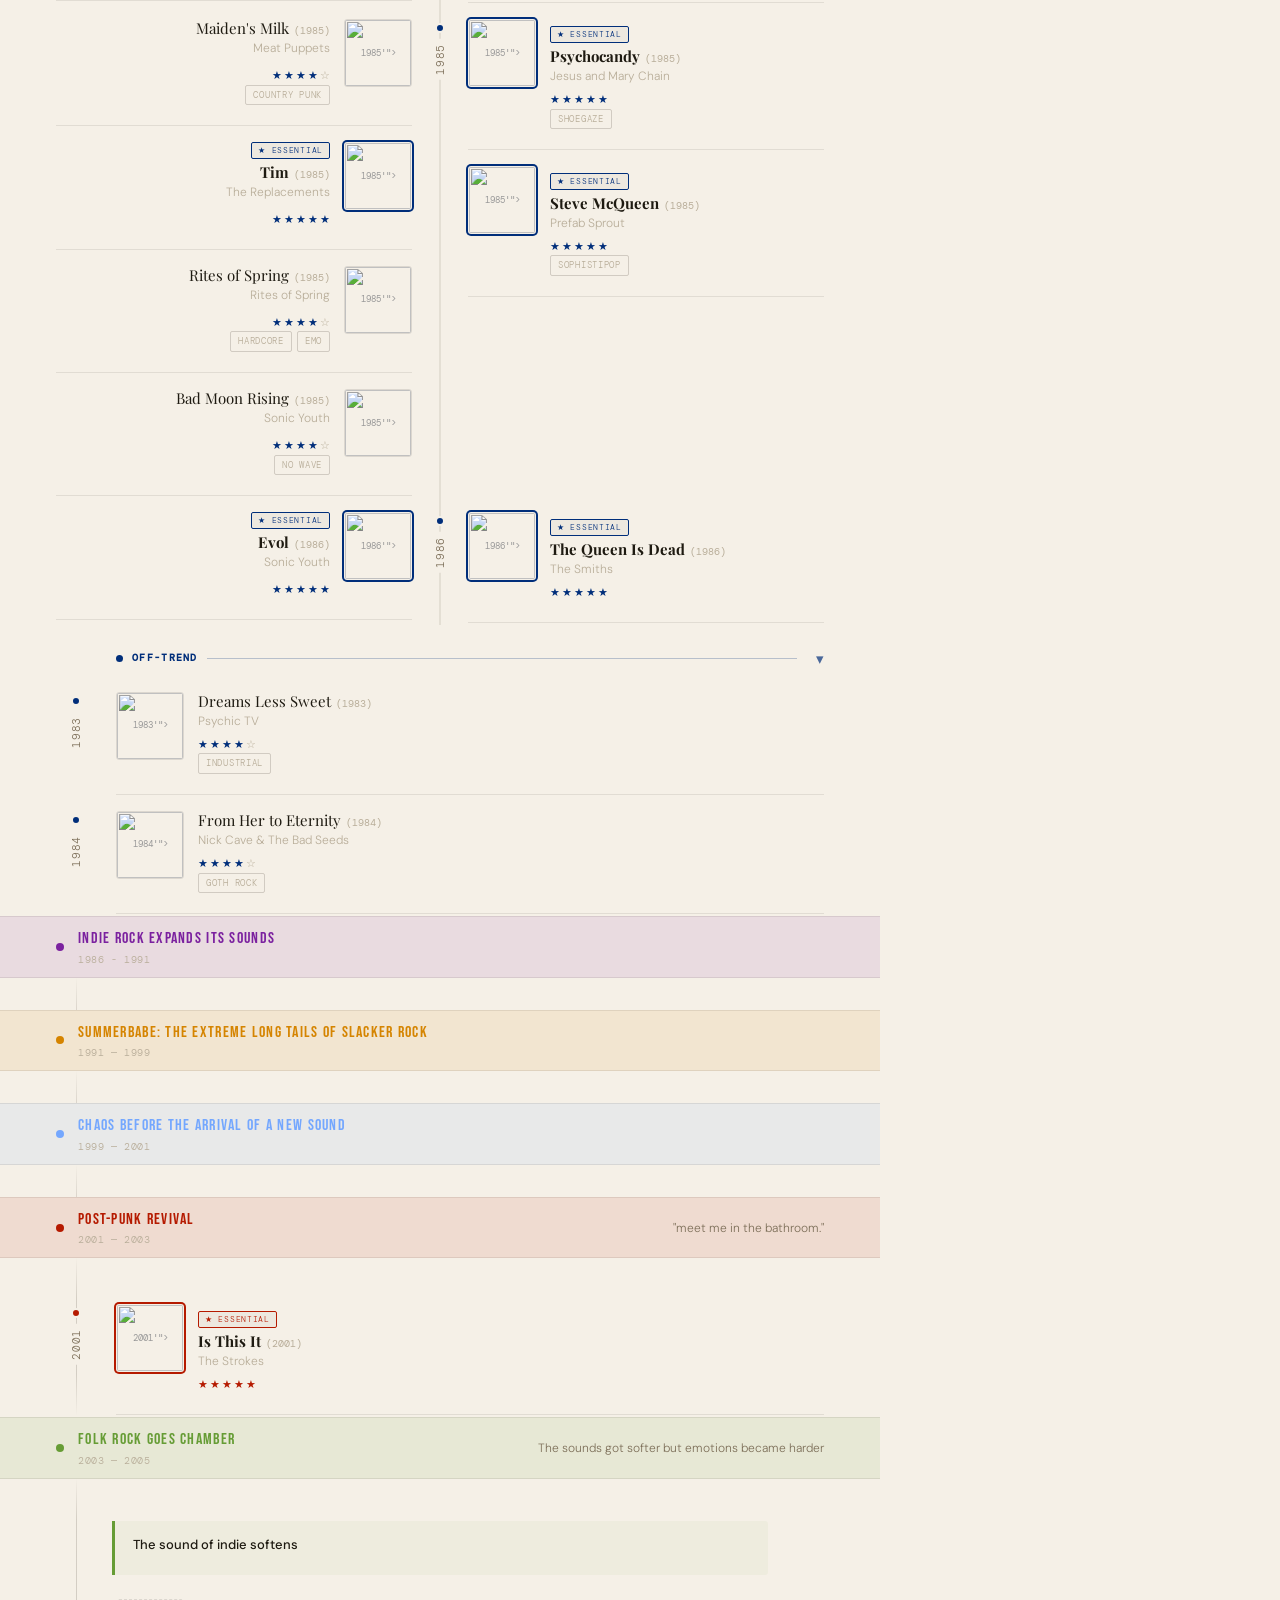
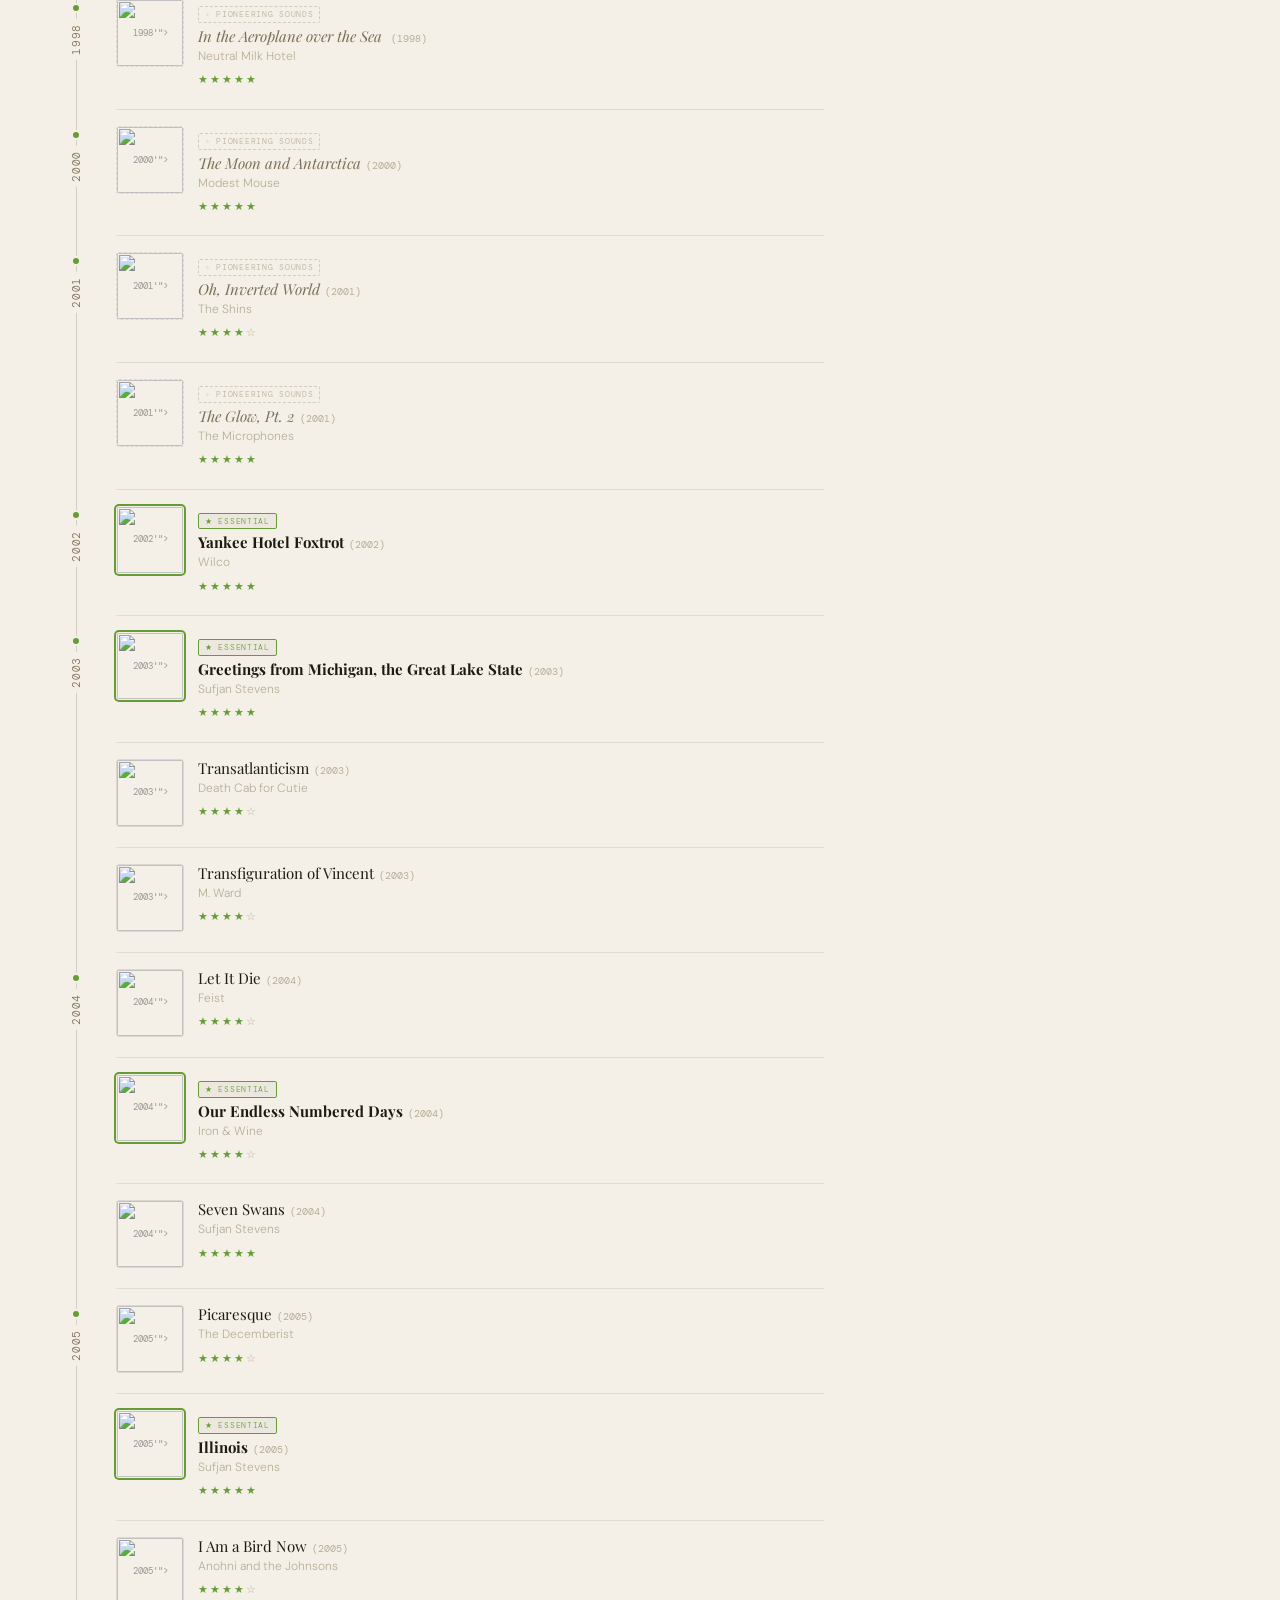
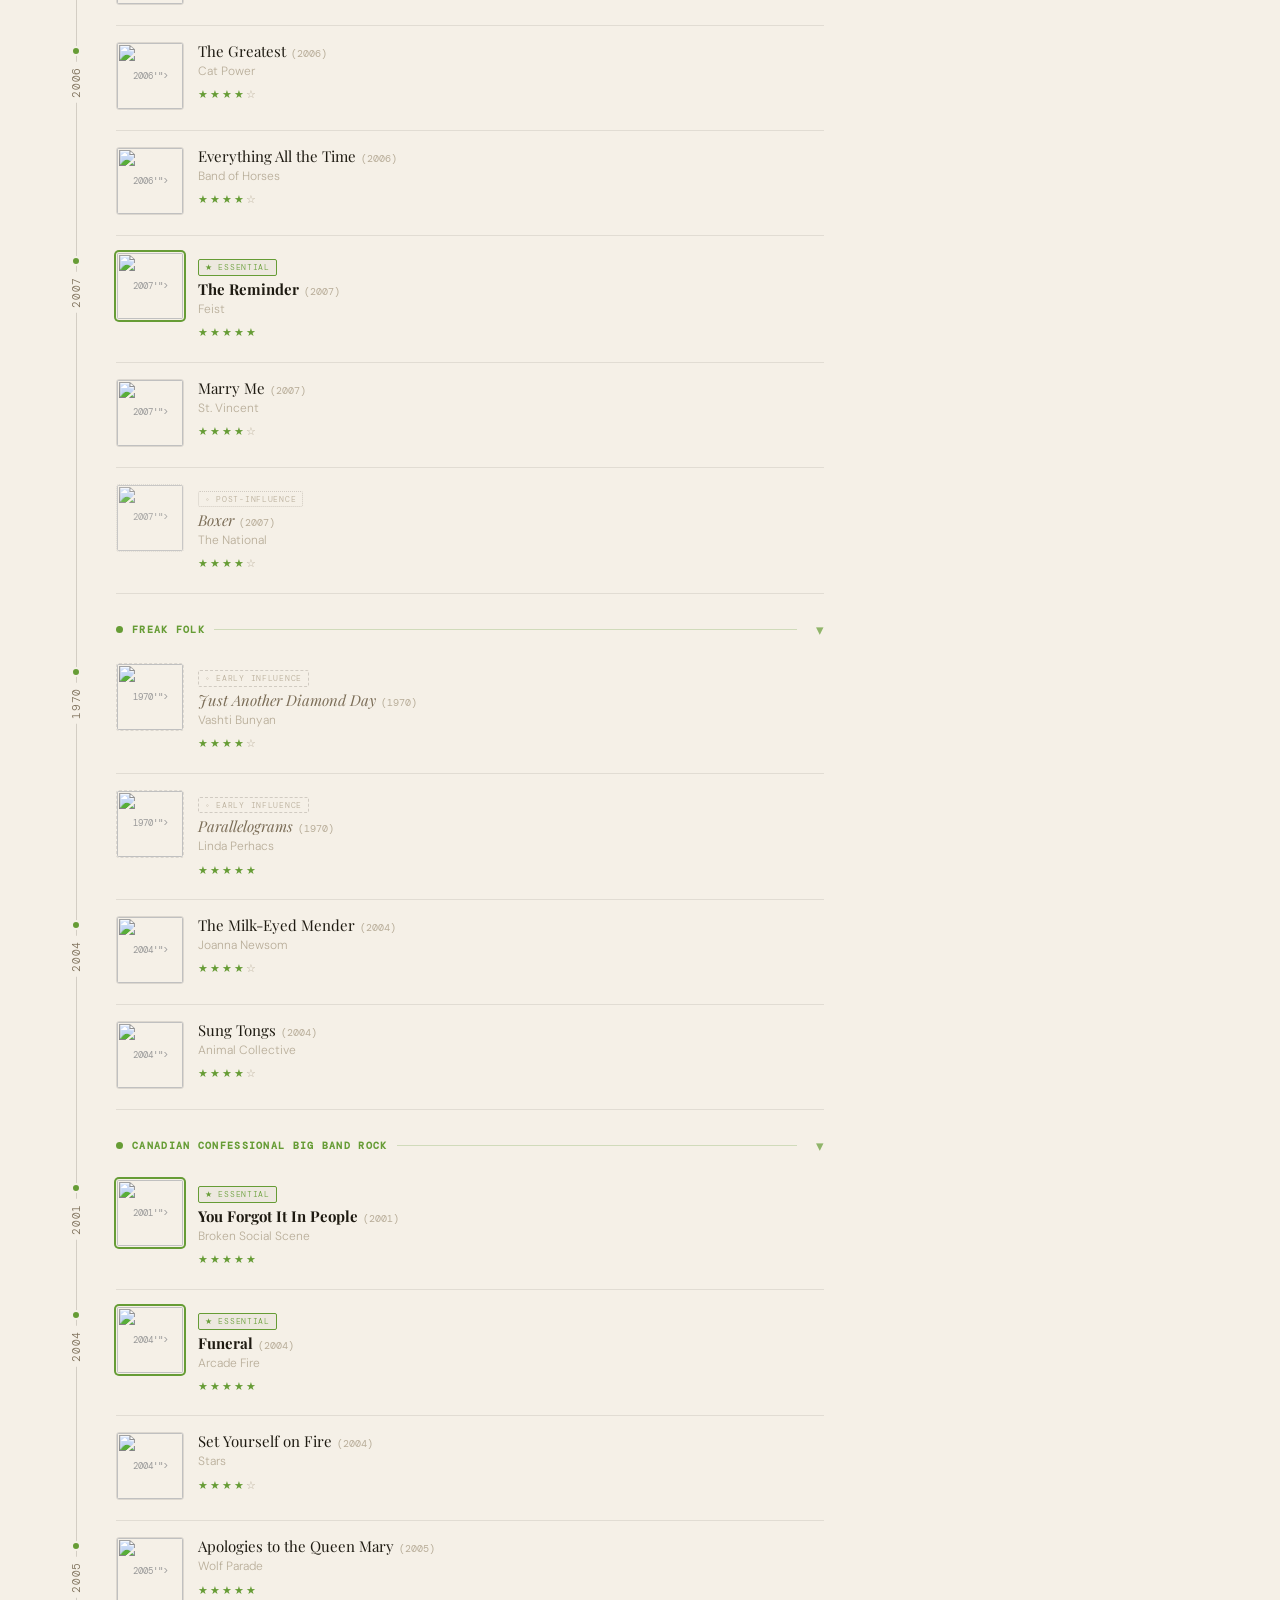
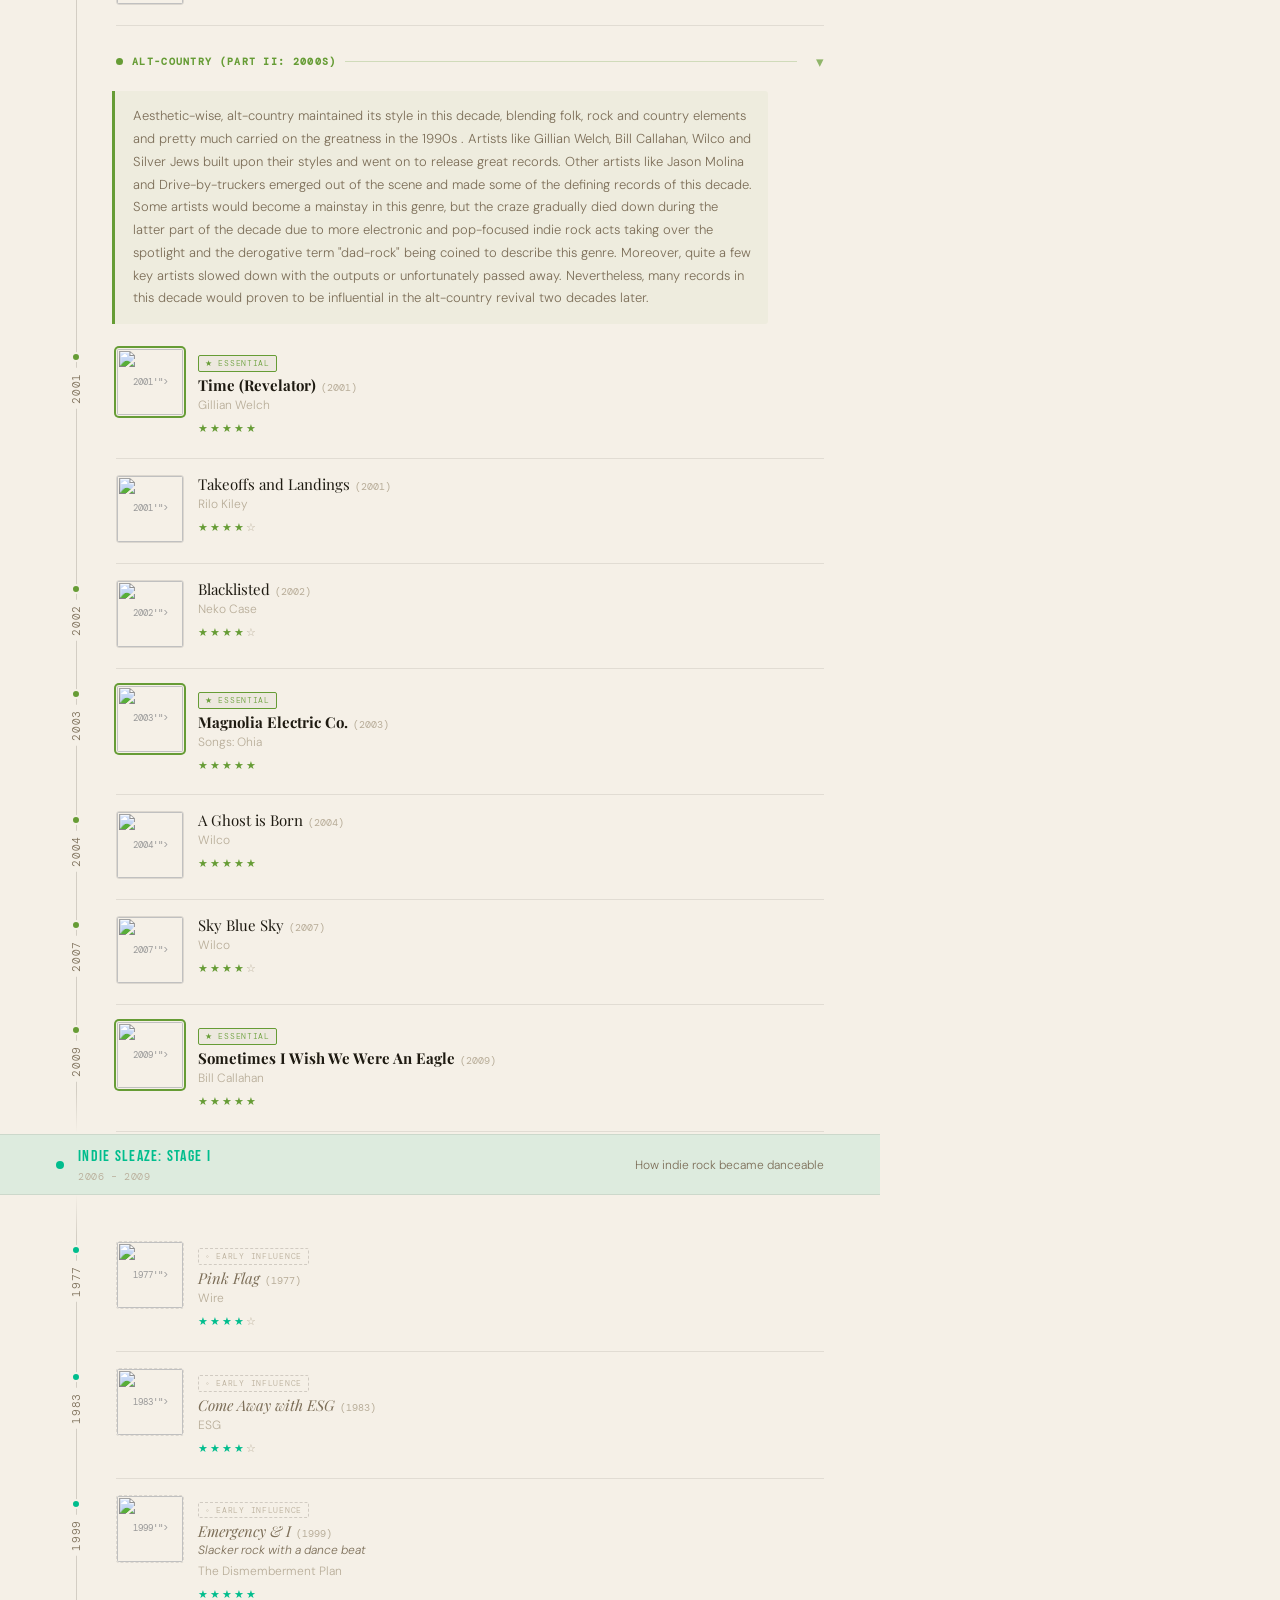
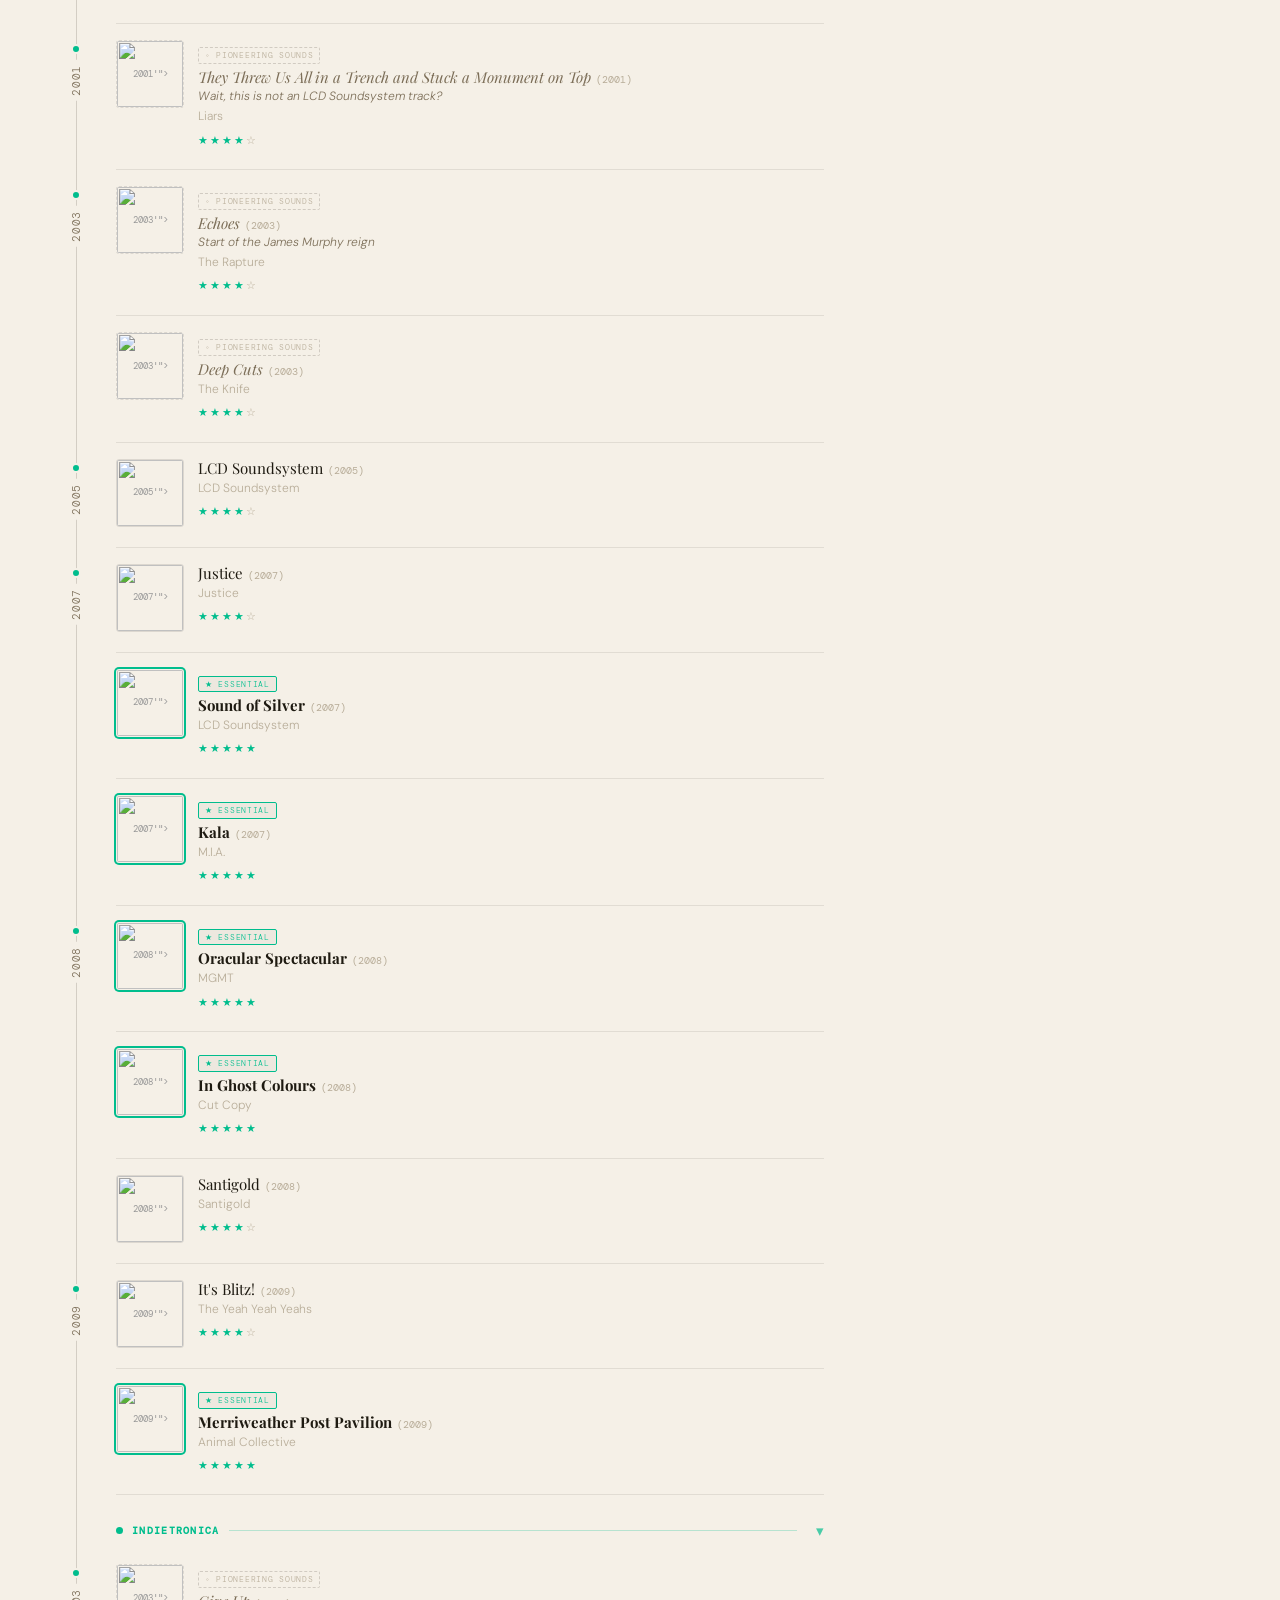
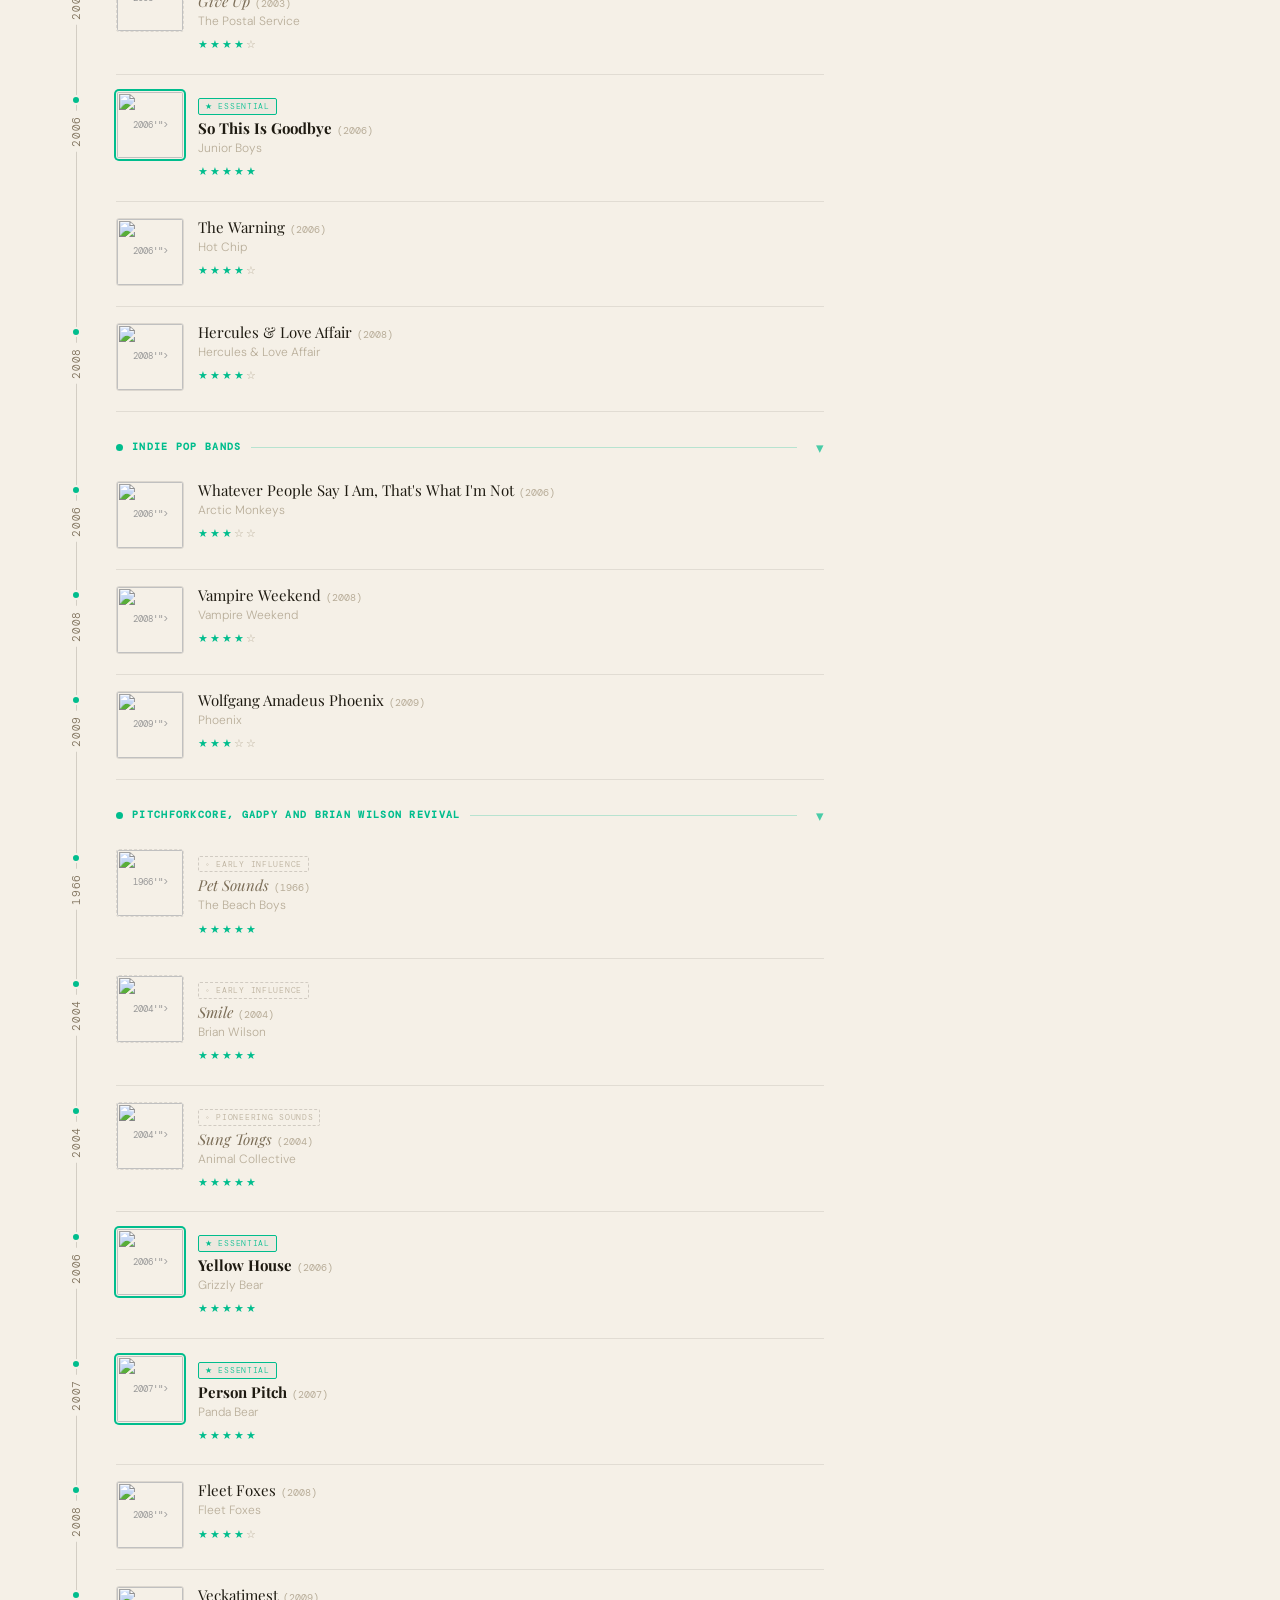
==== commit 3ffc73e6: "update a" ====
--- a/index_edit.html
+++ b/index_edit.html
@@ -3,11 +3,14 @@
 <head>
 <meta charset="UTF-8">
 <meta name="viewport" content="width=device-width, initial-scale=1.0">
+<meta http-equiv="Cache-Control" content="no-cache, no-store, must-revalidate">
+<meta http-equiv="Pragma" content="no-cache">
+<meta http-equiv="Expires" content="0">
 <title>The Indie Current — Timeline</title>
 <link rel="preconnect" href="https://fonts.googleapis.com">
 <link rel="preconnect" href="https://fonts.gstatic.com" crossorigin>
 <link href="https://fonts.googleapis.com/css2?family=Playfair+Display:ital,wght@0,400;0,700;1,400;1,700&family=Bebas+Neue&family=DM+Mono:wght@300;400&family=DM+Sans:opsz,wght@9..40,300;9..40,400;9..40,500&display=swap" rel="stylesheet">
-<link rel="stylesheet" href="style.css">
+<link rel="stylesheet" href="style.css?v=20260424a">
 </head>
 <body>
 
@@ -80,7 +83,7 @@
   </div>
 </div>
 
-<script src="data.js"></script>
-<script src="timeline.js"></script>
+<script src="data.js?v=20260424a"></script>
+<script src="timeline.js?v=20260424a"></script>
 </body>
 </html>
